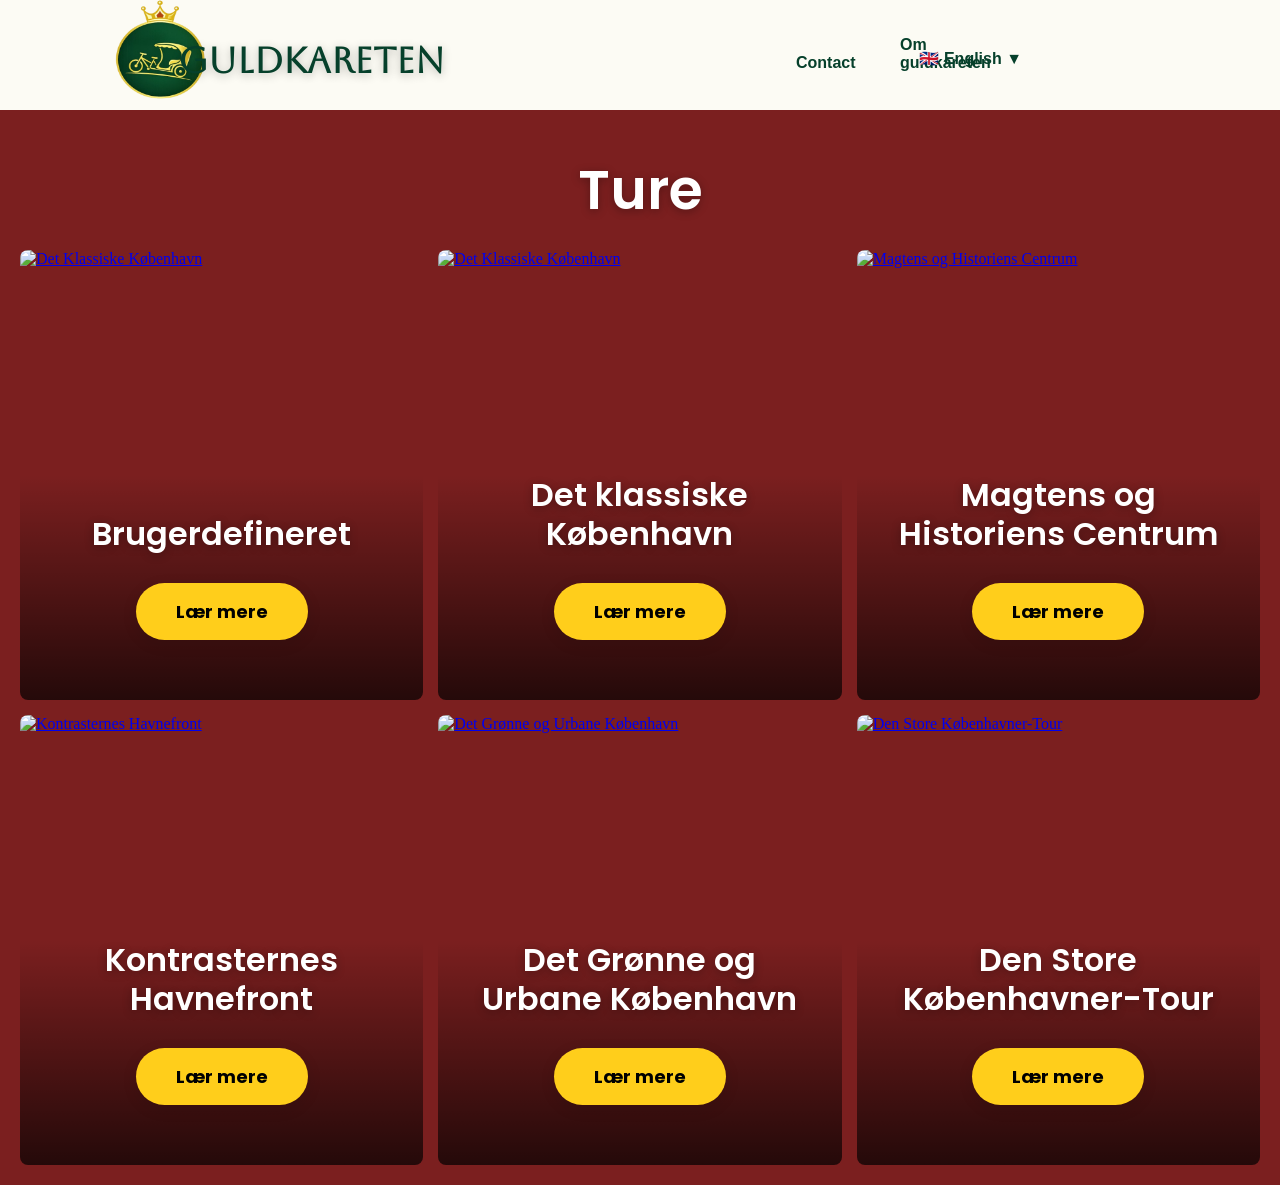
==== index.html @ 55bf894d "Add files via upload" ====
<!DOCTYPE html>
<html lang="en">
<head>
<link rel="stylesheet" href="Taxicykel.css">
    <meta charset="UTF-8">
    <meta name="viewport" content="width=device-width, initial-scale=1.0">
    <title>Taxicykel</title>
</head>
<body>
                       <header class="container">
                        <img src="Guldkaraten-removebg-preview.png" alt="Guldkaraten">
                        <H1 class="guldkareten">Guldkareten</H1>
                          <!-- Dit eksisterende indhold -->


 <a href="contact.html">Contact</a>
<a href="omos.html">Om guldkareten</a>
<div class="language-menu">
    <button class="language-btn">
        🇬🇧 English ▼
    </button>

    <div class="language-dropdown">
        <a href="#">🇩🇰 Dansk</a>
        <a href="#">🇬🇧 English</a>
    </div>
</div>
</header>
<h1>Ture</h1>
<div class="ture">
    <div class="banner-wrapper">
        <div class="ture-container">
        
        <a href="tur1-link.html" class="tur">
            <img src="billeder/brugerdefineret tur.jpeg" alt="Det Klassiske København">
            </a>
           <div class="image-text">
        <h2 class="promo-text">Brugerdefineret</h2>
        <a href="Brugerdefineret.html" class="promo-button">Lær mere </a>
    </div>
    </div>
        
       

    <div class="ture-container">
        
        <a href="tur1-link.html" class="tur">
            <img src="billeder/Nyhavn.jpg" alt="Det Klassiske København">
            </a>
           <div class="image-text">
        <h2 class="promo-text">Det klassiske København</h2>
        <a href="det klassiske københavn.html" class="promo-button">Lær mere </a>
    </div>
    </div>
<div class="ture-container">
        <a href="tur2-link.html" class="tur">
            <img src="billeder/densortediamant.webp" alt="Magtens og Historiens Centrum">
            </a>
           <div class="image-text">
        <h2 class="promo-text">Magtens og Historiens Centrum</h2>
        <a href="Matgens og historiernes centrum.html" class="promo-button">Lær mere</a>
    </div>
    </div>
    <div class="ture-container">
        <a href="tur3-link.html" class="tur">
            <img src="billeder/christiania.jpg" alt="Kontrasternes Havnefront">
        </a>
            <div class="image-text">
        <h2 class="promo-text">Kontrasternes Havnefront</h2>
        <a href="kontrasternes havnefront.html" class="promo-button">Lær mere</a>
    </div>
</div>
<div class="ture-container">
        <a href="tur4-link.html" class="tur">
            <img src="billeder/tivolibilled.avif" alt="Det Grønne og Urbane København">
            </a>
          <div class="image-text">
        <h2 class="promo-text">Det Grønne og Urbane København</h2>
        <a href="det grønne og urbane københavn.html" class="promo-button">Lær mere</a>
    </div>
    </div>
    <div class="ture-container">
        <a href="tur5-link.html" class="tur">
            <img src="billeder/rosenborg.webp" alt="Den Store Københavner-Tour">
            </a>
           <div class="image-text">
        <h2 class="promo-text">Den Store Københavner-Tour</h2>
        <a href="den stor københavner tour.html" class="promo-button">Lær mere</a>
    </div>

    </div>
</div>  
</div>
  <script src="Taxicykel.js"></script>
</body>
</html>
---- Taxicykel.css ----
@import url('https://fonts.googleapis.com/css2?family=Aboreto&display=swap');
@import url('https://fonts.googleapis.com/css2?family=Poppins:ital,wght@0,100;0,200;0,300;0,400;0,500;0,600;0,700;0,800;0,900;1,100;1,200;1,300;1,400;1,500;1,600;1,700;1,800;1,900&display=swap');

*{
    margin: 0;
    padding: 0;
    box-sizing: border-box;
}
body{
    background-color: #7b1f1f;
    position: relative;
}



p {
    color: black;
    font-family: sans-serif;
    font-size: 14px;
    text-align:center;
}
 header{
    background-color:#fcfbf4;
    z-index: 1000; 
    height: 110px; 
    width:100%; 
    top: 0; 
    left: 0;
    position:relative;
}
 header a{
    color: #06402b;
    width: 100px;
    height: 50px;
    border: none;
    border-radius: 4px; 
    position:relative;
    display: inline-block;
    padding: 18px 28px;
    border: none;
    border-radius: 0;
    left:60%;
    font-family:sans-serif;
    font-size: 16px;
    font-weight: 700;
    text-decoration: none;
    cursor: pointer;
    transition: all 0.2s ease;
    top:16%;
}

header a:hover {
    transform: translateY(-1px);
}
header .guldkareten{
    position:absolute;
    top: 55%;
    left:22%;
    margin-left:30px;
    font-family: 'Aboreto', cursive;
    font-size: 36px;
    color: #06402b;
    margin-right: 30px;
}
header img{
    position:absolute;
    top:-8%;
    left: 60px;
    width: 200px;
    height: 125px;
}

/* SPROG MENU */

.language-menu{
    position: absolute;
    top: 28%;
    right: 230px;
    display: inline-block;
    font-family: sans-serif;
}

/* KNAPPEN */

.language-btn{
    background: none;
    border: none;
    color: #06402b;
    font-size: 16px;
    font-weight: 700;
    cursor: pointer;
    padding: 18px 28px;
    font-family: sans-serif;
}

/* DROPDOWN */

.language-dropdown{
    display: none;
    position: absolute;
    top: 100%; /* ligger direkte under knappen */
    left: 0;
    background-color: #fcfbf4;
    min-width: 170px;
    border-radius: 4px;
    overflow: hidden;
    z-index: 1000;
    box-shadow: 0px 4px 10px rgba(0,0,0,0.1);
}

/* LINKS I MENU */

.language-dropdown a{
    display: block;
    padding: 14px 20px;
    color: #06402b;
    text-decoration: none;
    font-size: 16px;
    font-weight: 700;

    /* VIGTIGT */
    position: relative;
    left: 0;
    top: 0;
    width: 100%;
}

/* HOVER */

.language-dropdown a:hover{
    background-color: #f2f2f2;
}

/* VIS MENU */

.language-menu:hover .language-dropdown{
    display: block;
}
/*css til sprogbar*/


/* Containeren der holder billedet */
.ture-container {
    position: relative;
    flex: 1 1 calc(33.333% - 15px); /* Forsøger at fylde 1/3 af bredden pr. billede */
    min-width: 300px;               /* Sikrer at de ikke bliver for smalle på mobilen */
    height: 450px; 
    overflow: hidden;
    border-radius: 8px;
}

/* Selve billedet */
.ture-container img {
  width: 100%;
  height: 100%;
  object-fit: cover; /* Dette er tricket! Det fylder rammen uden at strække billedet */
  object-position: center; /* Centrerer motivet */
  display: block;
}

/* Overlay der gør teksten læselig (gradient) */
.ture-container::after {
  content: "";
  position: absolute;
  bottom: 0;
  left: 0;
  right: 0;
  height: 50%; /* Toningen starter fra midten og ned */
  background: linear-gradient(to top, rgba(0,0,0,0.7) 0%, transparent 100%);
  pointer-events: none; /* Sørger for man stadig kan klikke på links bagved */
}

/* Teksten placeret oven på billedet */
.image-text {
  position: absolute;
  bottom: 40px;
  left: 0;
  right: 0;
  z-index: 2; /* Lægger teksten øverst */
  color: #ffffff;
  text-align: center;
  padding: 0 20px;
}
.banner-wrapper {
    display: flex;
    flex-wrap: wrap; /* Gør at billederne hopper ned på næste linje hvis der ikke er plads */
    gap: 15px;       /* Mellemrum mellem billederne */
    padding: 20px;
    width: 100%;
    top: 230px;
    position: absolute;
}
/*knap og tekst på billederne*/
/* Styling af selve teksten på billedet */
.promo-text {
    font-family: 'Poppins', sans-serif; /* Bruger din importerede font */
    font-size: 32px;
    font-weight: 600;
    line-height: 1.2;
    color: #ffffff;
    margin-bottom: 30px;
    max-width: 90%; /* Sikrer at teksten ikke går helt ud til kanten */
    margin-left: auto;
    margin-right: auto;
    text-shadow: 0px 2px 10px rgba(0,0,0,0.3); /* Gør teksten tydeligere */
    text-decoration:none;
}

/* Styling af den hvide knap */
.promo-button {
    display: inline-block;
    background-color: #ffce1b; /* Din sennepsfarve */
    color: #000000; /* Sort tekst i knappen */
    text-decoration: none;
    padding: 15px 40px;
    font-family: 'Poppins', sans-serif;
    font-weight: 700;
    font-size: 18px;
    border-radius: 50px; /* Giver den meget runde form */
    transition: transform 0.2s ease, background-color 0.2s ease;
    box-shadow: 0px 4px 15px rgba(0,0,0,0.1);
}

/* Hover effekt på knappen */
.promo-button:hover {
    background-color: #f2f2f2;
    transform: scale(1.05); /* Den bliver lidt større når man holder musen over */
}

/* Sørg for at image-text placerer indholdet rigtigt */
.image-text {
    position: absolute;
    bottom: 60px; /* Løfter teksten lidt op fra bunden */
    left: 0;
    right: 0;
    text-align: center;
    z-index: 5;
}

h1{
   font-family: 'Poppins', sans-serif; /* Bruger din importerede font */
    font-size: 55px;
    font-weight: 600;
    line-height: 1.2;
    color: #ffffff;
    margin-bottom: 30px;
    max-width: 90%; /* Sikrer at teksten ikke går helt ud til kanten */
    margin-left: auto;
    margin-right: auto;
    text-shadow: 0px 2px 10px rgba(0,0,0,0.3); /* Gør teksten tydeligere */
    text-decoration:none;
    text-align:center;
    top:190px;
    left:50%;
    transform:translate(-50%, -50%);
    position:absolute;
}
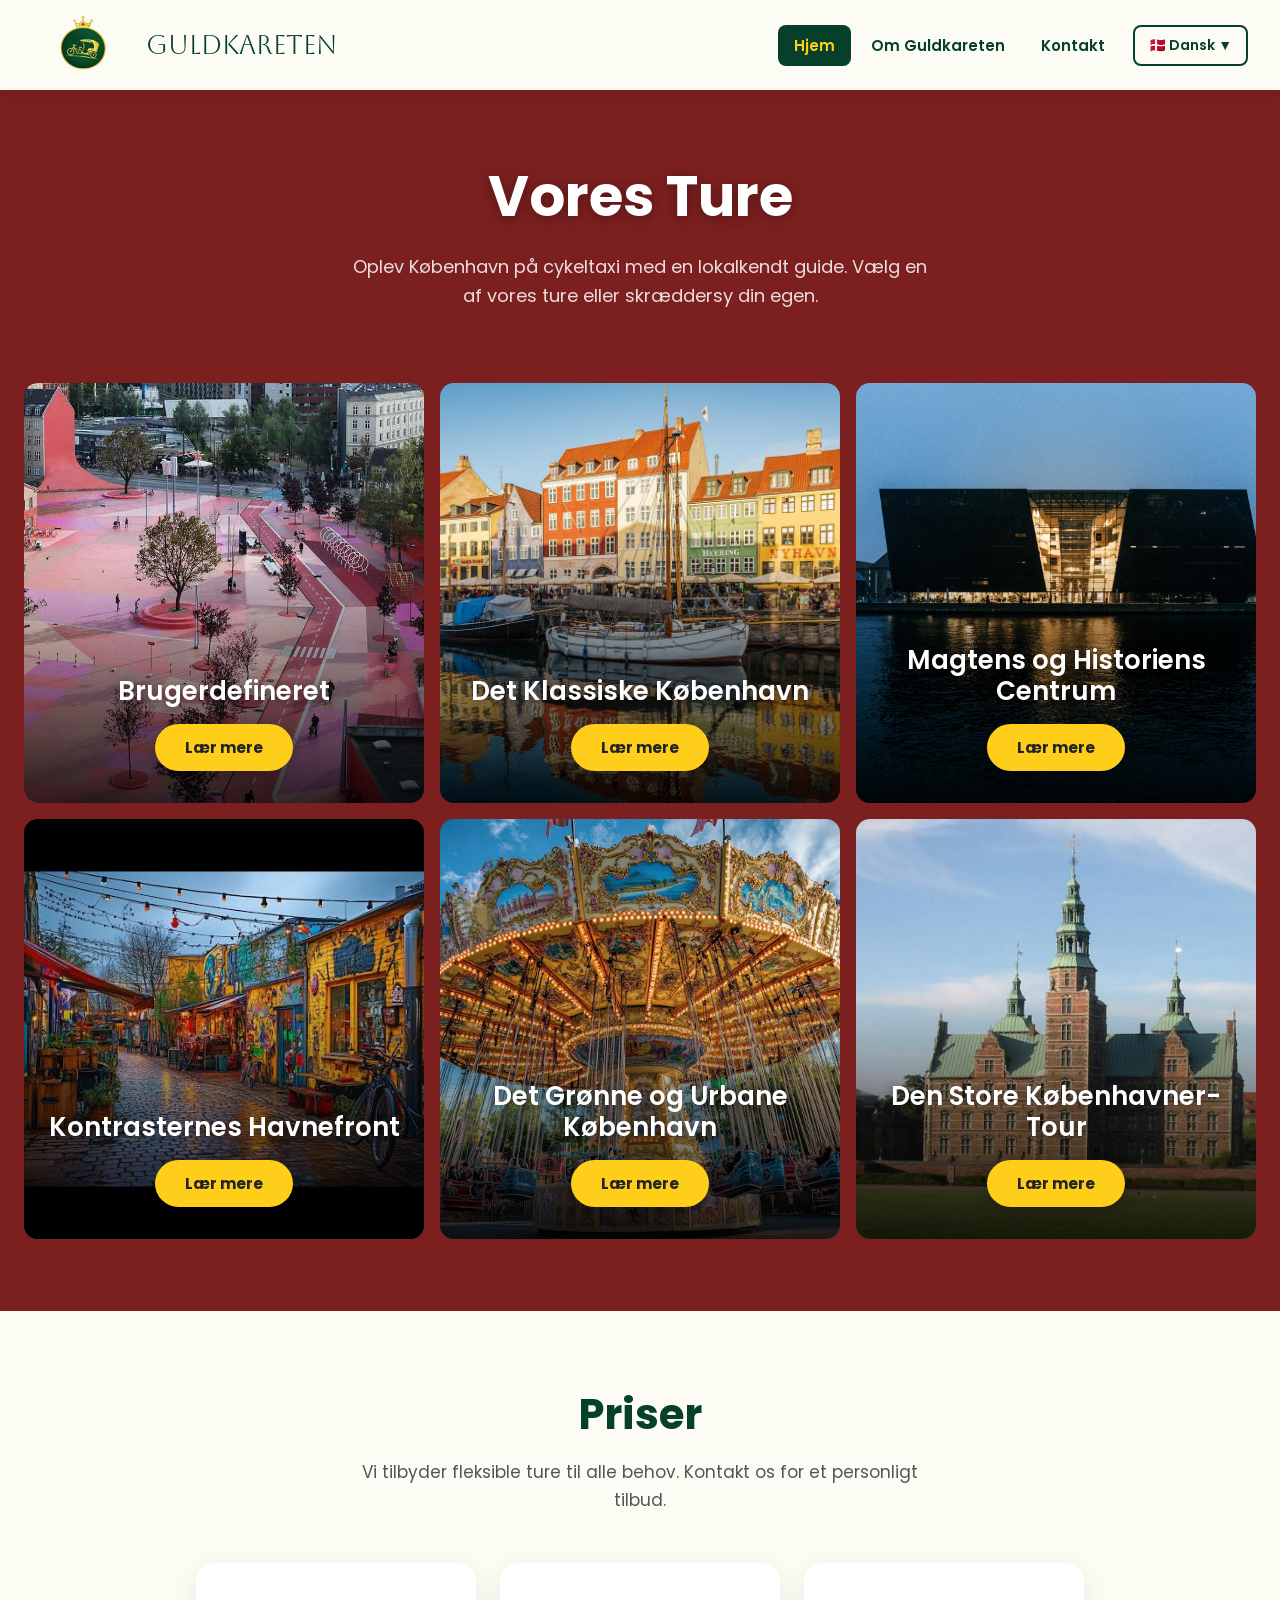
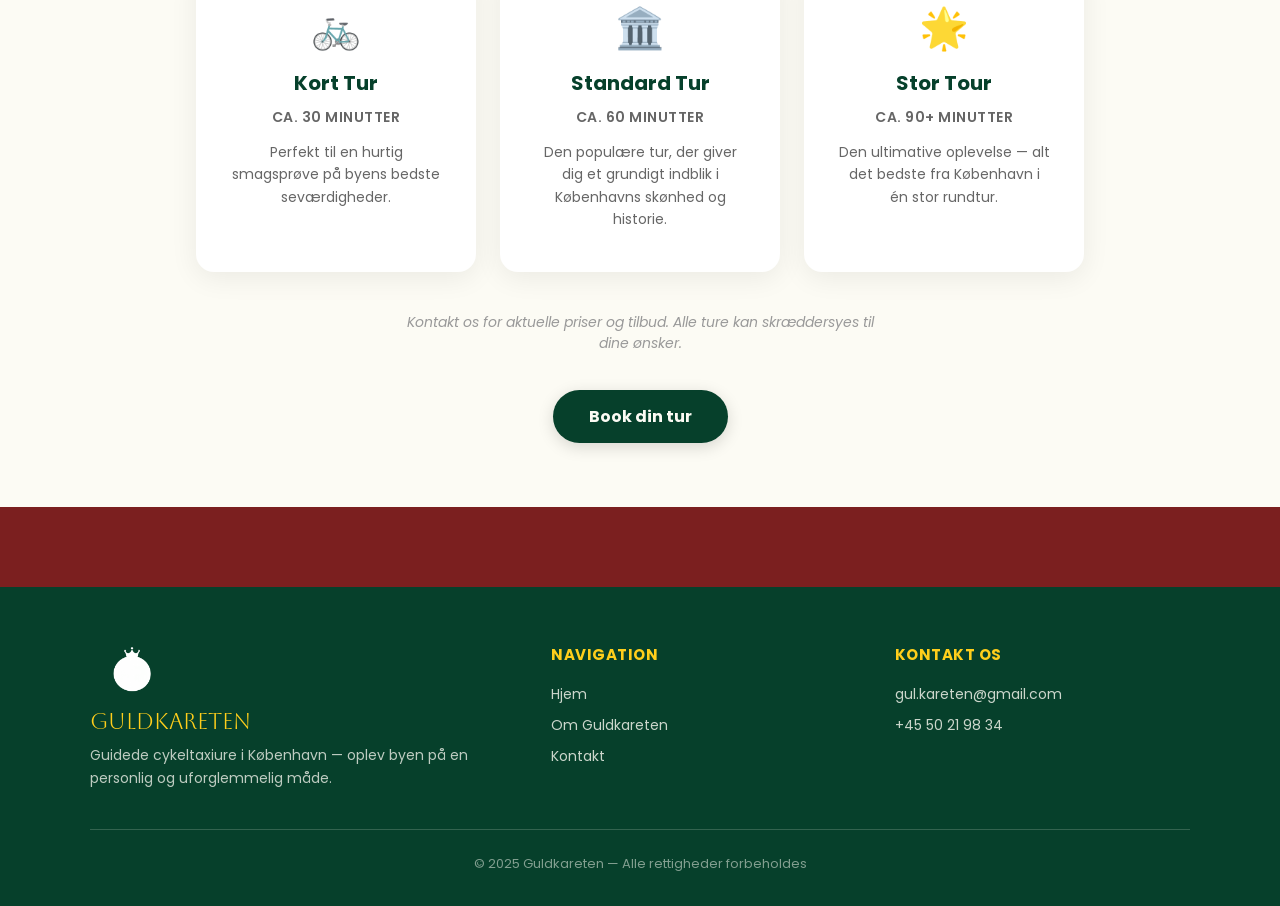
==== commit 0e1d914c: "Add files via upload" ====
--- a/index.html
+++ b/index.html
@@ -1,96 +1,215 @@
-<!DOCTYPE html>
-<html lang="en">
-<head>
-<link rel="stylesheet" href="Taxicykel.css">
-    <meta charset="UTF-8">
-    <meta name="viewport" content="width=device-width, initial-scale=1.0">
-    <title>Taxicykel</title>
-</head>
-<body>
-                       <header class="container">
-                        <img src="Guldkaraten-removebg-preview.png" alt="Guldkaraten">
-                        <H1 class="guldkareten">Guldkareten</H1>
-                          <!-- Dit eksisterende indhold -->
-
-
- <a href="contact.html">Contact</a>
-<a href="omos.html">Om guldkareten</a>
-<div class="language-menu">
-    <button class="language-btn">
-        🇬🇧 English ▼
-    </button>
-
-    <div class="language-dropdown">
-        <a href="#">🇩🇰 Dansk</a>
-        <a href="#">🇬🇧 English</a>
-    </div>
-</div>
-</header>
-<h1>Ture</h1>
-<div class="ture">
-    <div class="banner-wrapper">
-        <div class="ture-container">
-        
-        <a href="tur1-link.html" class="tur">
-            <img src="billeder/brugerdefineret tur.jpeg" alt="Det Klassiske København">
-            </a>
-           <div class="image-text">
-        <h2 class="promo-text">Brugerdefineret</h2>
-        <a href="Brugerdefineret.html" class="promo-button">Lær mere </a>
-    </div>
-    </div>
-        
-       
-
-    <div class="ture-container">
-        
-        <a href="tur1-link.html" class="tur">
-            <img src="billeder/Nyhavn.jpg" alt="Det Klassiske København">
-            </a>
-           <div class="image-text">
-        <h2 class="promo-text">Det klassiske København</h2>
-        <a href="det klassiske københavn.html" class="promo-button">Lær mere </a>
-    </div>
-    </div>
-<div class="ture-container">
-        <a href="tur2-link.html" class="tur">
-            <img src="billeder/densortediamant.webp" alt="Magtens og Historiens Centrum">
-            </a>
-           <div class="image-text">
-        <h2 class="promo-text">Magtens og Historiens Centrum</h2>
-        <a href="Matgens og historiernes centrum.html" class="promo-button">Lær mere</a>
-    </div>
-    </div>
-    <div class="ture-container">
-        <a href="tur3-link.html" class="tur">
-            <img src="billeder/christiania.jpg" alt="Kontrasternes Havnefront">
-        </a>
-            <div class="image-text">
-        <h2 class="promo-text">Kontrasternes Havnefront</h2>
-        <a href="kontrasternes havnefront.html" class="promo-button">Lær mere</a>
-    </div>
-</div>
-<div class="ture-container">
-        <a href="tur4-link.html" class="tur">
-            <img src="billeder/tivolibilled.avif" alt="Det Grønne og Urbane København">
-            </a>
-          <div class="image-text">
-        <h2 class="promo-text">Det Grønne og Urbane København</h2>
-        <a href="det grønne og urbane københavn.html" class="promo-button">Lær mere</a>
-    </div>
-    </div>
-    <div class="ture-container">
-        <a href="tur5-link.html" class="tur">
-            <img src="billeder/rosenborg.webp" alt="Den Store Københavner-Tour">
-            </a>
-           <div class="image-text">
-        <h2 class="promo-text">Den Store Københavner-Tour</h2>
-        <a href="den stor københavner tour.html" class="promo-button">Lær mere</a>
-    </div>
-
-    </div>
-</div>  
-</div>
-  <script src="Taxicykel.js"></script>
-</body>
-</html>
+<!DOCTYPE html>
+<html lang="da" dir="ltr">
+<head>
+    <meta charset="UTF-8">
+    <meta name="viewport" content="width=device-width, initial-scale=1.0">
+    <meta name="description" content="Guldkareten — Guidede cykeltaxiure i København. Oplev byen på en personlig og uforglemmelig måde.">
+    <title>Guldkareten — Cykeltaxiure i København</title>
+    <link rel="stylesheet" href="Taxicykel.css">
+</head>
+<body>
+
+    <header>
+        <a href="index.html" class="header-brand">
+            <img src="Guldkaraten-removebg-preview.png" alt="Guldkareten logo">
+            <span class="brand-name">Guldkareten</span>
+        </a>
+        <button class="hamburger" id="hamburger" aria-label="Åbn menu" aria-expanded="false">
+            <span></span><span></span><span></span>
+        </button>
+        <nav id="nav">
+            <a href="index.html" class="aktiv"
+               data-da="Hjem" data-en="Home" data-fr="Accueil" data-ar="الرئيسية">Hjem</a>
+            <a href="omos.html"
+               data-da="Om Guldkareten" data-en="About Guldkareten" data-fr="À propos" data-ar="عن غولدكارتن">Om Guldkareten</a>
+            <a href="contact.html"
+               data-da="Kontakt" data-en="Contact" data-fr="Contact" data-ar="اتصل بنا">Kontakt</a>
+            <div class="language-menu" id="languageMenu">
+                <button class="language-btn" id="langBtn">🇩🇰 Dansk ▼</button>
+                <div class="language-dropdown">
+                    <a href="#" data-lang="da">🇩🇰 Dansk</a>
+                    <a href="#" data-lang="en">🇬🇧 English</a>
+                    <a href="#" data-lang="fr">🇫🇷 Français</a>
+                    <a href="#" data-lang="ar">🇸🇦 العربية</a>
+                </div>
+            </div>
+        </nav>
+    </header>
+
+    <main>
+
+        <section class="hero">
+            <h1 data-da="Vores Ture" data-en="Our Tours" data-fr="Nos Tours" data-ar="جولاتنا">Vores Ture</h1>
+            <p data-da="Oplev København på cykeltaxi med en lokalkendt guide. Vælg en af vores ture eller skræddersy din egen."
+               data-en="Explore Copenhagen by taxi bike with a local guide. Choose one of our tours or customize your own."
+               data-fr="Explorez Copenhague en vélo-taxi avec un guide local. Choisissez l'un de nos tours ou créez le vôtre."
+               data-ar="استكشف كوبنهاغن بالدراجة التاكسي مع دليل محلي. اختر إحدى جولاتنا أو صمّم جولتك الخاصة.">
+                Oplev København på cykeltaxi med en lokalkendt guide. Vælg en af vores ture eller skræddersy din egen.
+            </p>
+        </section>
+
+        <div class="banner-wrapper">
+
+            <div class="ture-container">
+                <img src="billeder/brugerdefineret tur.jpeg" alt="Brugerdefineret tur">
+                <div class="image-text">
+                    <h2 class="promo-text"
+                        data-da="Brugerdefineret" data-en="Custom Tour" data-fr="Tour sur mesure" data-ar="جولة مخصصة">Brugerdefineret</h2>
+                    <a href="Brugerdefineret.html" class="promo-button"
+                       data-da="Lær mere" data-en="Learn more" data-fr="En savoir plus" data-ar="اعرف المزيد">Lær mere</a>
+                </div>
+            </div>
+
+            <div class="ture-container">
+                <img src="billeder/Nyhavn.jpg" alt="Det Klassiske København">
+                <div class="image-text">
+                    <h2 class="promo-text"
+                        data-da="Det Klassiske København" data-en="Classic Copenhagen" data-fr="Copenhague classique" data-ar="كوبنهاغن الكلاسيكية">Det Klassiske København</h2>
+                    <a href="det-klassiske-københavn.html" class="promo-button"
+                       data-da="Lær mere" data-en="Learn more" data-fr="En savoir plus" data-ar="اعرف المزيد">Lær mere</a>
+                </div>
+            </div>
+
+            <div class="ture-container">
+                <img src="billeder/densortediamant.webp" alt="Magtens og Historiens Centrum">
+                <div class="image-text">
+                    <h2 class="promo-text"
+                        data-da="Magtens og Historiens Centrum" data-en="Power &amp; History" data-fr="Pouvoir &amp; Histoire" data-ar="مركز القوة والتاريخ">Magtens og Historiens Centrum</h2>
+                    <a href="Magtens-og-historiernes-centrum.html" class="promo-button"
+                       data-da="Lær mere" data-en="Learn more" data-fr="En savoir plus" data-ar="اعرف المزيد">Lær mere</a>
+                </div>
+            </div>
+
+            <div class="ture-container">
+                <img src="billeder/christiania.jpg" alt="Kontrasternes Havnefront">
+                <div class="image-text">
+                    <h2 class="promo-text"
+                        data-da="Kontrasternes Havnefront" data-en="Harbour Contrasts" data-fr="Contrastes du port" data-ar="واجهة الميناء المتناقضة">Kontrasternes Havnefront</h2>
+                    <a href="kontrasternes-havnefront.html" class="promo-button"
+                       data-da="Lær mere" data-en="Learn more" data-fr="En savoir plus" data-ar="اعرف المزيد">Lær mere</a>
+                </div>
+            </div>
+
+            <div class="ture-container">
+                <img src="billeder/tivolibilled.avif" alt="Det Grønne og Urbane København">
+                <div class="image-text">
+                    <h2 class="promo-text"
+                        data-da="Det Grønne og Urbane København" data-en="Green &amp; Urban Copenhagen" data-fr="Copenhague verte et urbaine" data-ar="كوبنهاغن الخضراء والحضرية">Det Grønne og Urbane København</h2>
+                    <a href="det-grønne-og-urbane-københavn.html" class="promo-button"
+                       data-da="Lær mere" data-en="Learn more" data-fr="En savoir plus" data-ar="اعرف المزيد">Lær mere</a>
+                </div>
+            </div>
+
+            <div class="ture-container">
+                <img src="billeder/rosenborg.webp" alt="Den Store Københavner-Tour">
+                <div class="image-text">
+                    <h2 class="promo-text"
+                        data-da="Den Store Københavner-Tour" data-en="The Grand Copenhagen Tour" data-fr="Le grand tour de Copenhague" data-ar="الجولة الكبرى في كوبنهاغن">Den Store Københavner-Tour</h2>
+                    <a href="den-stor-københavner-tour.html" class="promo-button"
+                       data-da="Lær mere" data-en="Learn more" data-fr="En savoir plus" data-ar="اعرف المزيد">Lær mere</a>
+                </div>
+            </div>
+
+        </div>
+
+        <section class="priser">
+            <h2 data-da="Priser" data-en="Pricing" data-fr="Tarifs" data-ar="الأسعار">Priser</h2>
+            <p class="pris-intro"
+               data-da="Vi tilbyder fleksible ture til alle behov. Kontakt os for et personligt tilbud."
+               data-en="We offer flexible tours for all needs. Contact us for a personal quote."
+               data-fr="Nous proposons des tours flexibles pour tous les besoins. Contactez-nous pour un devis personnalisé."
+               data-ar="نقدم جولات مرنة لجميع الاحتياجات. تواصل معنا للحصول على عرض شخصي.">
+                Vi tilbyder fleksible ture til alle behov. Kontakt os for et personligt tilbud.
+            </p>
+
+            <div class="pris-grid">
+                <div class="pris-kort">
+                    <span class="pris-ikon">🚲</span>
+                    <h3 data-da="Kort Tur" data-en="Short Tour" data-fr="Court Tour" data-ar="جولة قصيرة">Kort Tur</h3>
+                    <p class="pris-varighed"
+                       data-da="Ca. 30 minutter" data-en="Approx. 30 minutes" data-fr="Env. 30 minutes" data-ar="حوالي 30 دقيقة">Ca. 30 minutter</p>
+                    <p data-da="Perfekt til en hurtig smagsprøve på byens bedste seværdigheder."
+                       data-en="Perfect for a quick taste of the city's best highlights."
+                       data-fr="Parfait pour un aperçu rapide des meilleures attractions de la ville."
+                       data-ar="مثالي للتذوق السريع لأبرز معالم المدينة.">
+                        Perfekt til en hurtig smagsprøve på byens bedste seværdigheder.
+                    </p>
+                </div>
+
+                <div class="pris-kort">
+                    <span class="pris-ikon">🏛️</span>
+                    <h3 data-da="Standard Tur" data-en="Standard Tour" data-fr="Tour Standard" data-ar="جولة عادية">Standard Tur</h3>
+                    <p class="pris-varighed"
+                       data-da="Ca. 60 minutter" data-en="Approx. 60 minutes" data-fr="Env. 60 minutes" data-ar="حوالي 60 دقيقة">Ca. 60 minutter</p>
+                    <p data-da="Den populære tur, der giver dig et grundigt indblik i Københavns skønhed og historie."
+                       data-en="The popular tour that gives you a thorough insight into Copenhagen's beauty and history."
+                       data-fr="Le tour populaire qui vous offre un aperçu approfondi de la beauté et de l'histoire de Copenhague."
+                       data-ar="الجولة الشهيرة التي تمنحك نظرة معمّقة على جمال كوبنهاغن وتاريخها.">
+                        Den populære tur, der giver dig et grundigt indblik i Københavns skønhed og historie.
+                    </p>
+                </div>
+
+                <div class="pris-kort">
+                    <span class="pris-ikon">🌟</span>
+                    <h3 data-da="Stor Tour" data-en="Grand Tour" data-fr="Grand Tour" data-ar="جولة كبيرة">Stor Tour</h3>
+                    <p class="pris-varighed"
+                       data-da="Ca. 90+ minutter" data-en="Approx. 90+ minutes" data-fr="Env. 90+ minutes" data-ar="+حوالي 90 دقيقة">Ca. 90+ minutter</p>
+                    <p data-da="Den ultimative oplevelse — alt det bedste fra København i én stor rundtur."
+                       data-en="The ultimate experience — all the best of Copenhagen in one grand tour."
+                       data-fr="L'expérience ultime — tout le meilleur de Copenhague en un seul grand tour."
+                       data-ar="التجربة المثلى — أفضل ما في كوبنهاغن في جولة كبيرة واحدة.">
+                        Den ultimative oplevelse — alt det bedste fra København i én stor rundtur.
+                    </p>
+                </div>
+            </div>
+
+            <p class="pris-note"
+               data-da="Kontakt os for aktuelle priser og tilbud. Alle ture kan skræddersyes til dine ønsker."
+               data-en="Contact us for current prices and offers. All tours can be customized to your wishes."
+               data-fr="Contactez-nous pour les tarifs actuels. Tous les tours peuvent être personnalisés selon vos souhaits."
+               data-ar="تواصل معنا للأسعار الحالية والعروض. يمكن تخصيص جميع الجولات وفق رغباتك.">
+                Kontakt os for aktuelle priser og tilbud. Alle ture kan skræddersyes til dine ønsker.
+            </p>
+            <a href="contact.html" class="knap-groen"
+               data-da="Book din tur" data-en="Book your tour" data-fr="Réservez votre tour" data-ar="احجز جولتك">Book din tur</a>
+        </section>
+
+    </main>
+
+    <footer>
+        <div class="footer-inner">
+            <div class="footer-brand">
+                <img src="Guldkaraten-removebg-preview.png" alt="Guldkareten logo">
+                <span class="footer-brand-name">Guldkareten</span>
+                <p data-da="Guidede cykeltaxiure i København — oplev byen på en personlig og uforglemmelig måde."
+                   data-en="Guided taxi-bike tours in Copenhagen — experience the city in a personal and unforgettable way."
+                   data-fr="Tours guidés en vélo-taxi à Copenhague — vivez la ville de façon personnelle et inoubliable."
+                   data-ar="جولات دراجات التاكسي الموجهة في كوبنهاغن — اكتشف المدينة بطريقة شخصية لا تُنسى.">
+                    Guidede cykeltaxiure i København — oplev byen på en personlig og uforglemmelig måde.
+                </p>
+            </div>
+            <div class="footer-col">
+                <h4 data-da="Navigation" data-en="Navigation" data-fr="Navigation" data-ar="التنقل">Navigation</h4>
+                <a href="index.html" data-da="Hjem" data-en="Home" data-fr="Accueil" data-ar="الرئيسية">Hjem</a>
+                <a href="omos.html" data-da="Om Guldkareten" data-en="About Guldkareten" data-fr="À propos" data-ar="عن غولدكارتن">Om Guldkareten</a>
+                <a href="contact.html" data-da="Kontakt" data-en="Contact" data-fr="Contact" data-ar="اتصل بنا">Kontakt</a>
+            </div>
+            <div class="footer-col">
+                <h4 data-da="Kontakt os" data-en="Contact us" data-fr="Contactez-nous" data-ar="اتصل بنا">Kontakt os</h4>
+                <a href="mailto:gul.kareten@gmail.com">gul.kareten@gmail.com</a>
+                <a href="tel:+4550219834">+45 50 21 98 34</a>
+            </div>
+        </div>
+        <div class="footer-bottom">
+            <p data-da="© 2025 Guldkareten — Alle rettigheder forbeholdes"
+               data-en="© 2025 Guldkareten — All rights reserved"
+               data-fr="© 2025 Guldkareten — Tous droits réservés"
+               data-ar="© 2025 غولدكارتن — جميع الحقوق محفوظة">
+                © 2025 Guldkareten — Alle rettigheder forbeholdes
+            </p>
+        </div>
+    </footer>
+
+    <script src="Taxicykel.js"></script>
+</body>
+</html>
--- a/Taxicykel.css
+++ b/Taxicykel.css
@@ -1,258 +1,244 @@
-
-@import url('https://fonts.googleapis.com/css2?family=Aboreto&display=swap');
-@import url('https://fonts.googleapis.com/css2?family=Poppins:ital,wght@0,100;0,200;0,300;0,400;0,500;0,600;0,700;0,800;0,900;1,100;1,200;1,300;1,400;1,500;1,600;1,700;1,800;1,900&display=swap');
-
-*{
-    margin: 0;
-    padding: 0;
-    box-sizing: border-box;
-}
-body{
-    background-color: #7b1f1f;
-    position: relative;
-}
-
-
-
-p {
-    color: black;
-    font-family: sans-serif;
-    font-size: 14px;
-    text-align:center;
-}
- header{
-    background-color:#fcfbf4;
-    z-index: 1000; 
-    height: 110px; 
-    width:100%; 
-    top: 0; 
-    left: 0;
-    position:relative;
-}
- header a{
-    color: #06402b;
-    width: 100px;
-    height: 50px;
-    border: none;
-    border-radius: 4px; 
-    position:relative;
-    display: inline-block;
-    padding: 18px 28px;
-    border: none;
-    border-radius: 0;
-    left:60%;
-    font-family:sans-serif;
-    font-size: 16px;
-    font-weight: 700;
-    text-decoration: none;
-    cursor: pointer;
-    transition: all 0.2s ease;
-    top:16%;
-}
-
-header a:hover {
-    transform: translateY(-1px);
-}
-header .guldkareten{
-    position:absolute;
-    top: 55%;
-    left:22%;
-    margin-left:30px;
-    font-family: 'Aboreto', cursive;
-    font-size: 36px;
-    color: #06402b;
-    margin-right: 30px;
-}
-header img{
-    position:absolute;
-    top:-8%;
-    left: 60px;
-    width: 200px;
-    height: 125px;
-}
-
-/* SPROG MENU */
-
-.language-menu{
-    position: absolute;
-    top: 28%;
-    right: 230px;
-    display: inline-block;
-    font-family: sans-serif;
-}
-
-/* KNAPPEN */
-
-.language-btn{
-    background: none;
-    border: none;
-    color: #06402b;
-    font-size: 16px;
-    font-weight: 700;
-    cursor: pointer;
-    padding: 18px 28px;
-    font-family: sans-serif;
-}
-
-/* DROPDOWN */
-
-.language-dropdown{
-    display: none;
-    position: absolute;
-    top: 100%; /* ligger direkte under knappen */
-    left: 0;
-    background-color: #fcfbf4;
-    min-width: 170px;
-    border-radius: 4px;
-    overflow: hidden;
-    z-index: 1000;
-    box-shadow: 0px 4px 10px rgba(0,0,0,0.1);
-}
-
-/* LINKS I MENU */
-
-.language-dropdown a{
-    display: block;
-    padding: 14px 20px;
-    color: #06402b;
-    text-decoration: none;
-    font-size: 16px;
-    font-weight: 700;
-
-    /* VIGTIGT */
-    position: relative;
-    left: 0;
-    top: 0;
-    width: 100%;
-}
-
-/* HOVER */
-
-.language-dropdown a:hover{
-    background-color: #f2f2f2;
-}
-
-/* VIS MENU */
-
-.language-menu:hover .language-dropdown{
-    display: block;
-}
-/*css til sprogbar*/
-
-
-/* Containeren der holder billedet */
-.ture-container {
-    position: relative;
-    flex: 1 1 calc(33.333% - 15px); /* Forsøger at fylde 1/3 af bredden pr. billede */
-    min-width: 300px;               /* Sikrer at de ikke bliver for smalle på mobilen */
-    height: 450px; 
-    overflow: hidden;
-    border-radius: 8px;
-}
-
-/* Selve billedet */
-.ture-container img {
-  width: 100%;
-  height: 100%;
-  object-fit: cover; /* Dette er tricket! Det fylder rammen uden at strække billedet */
-  object-position: center; /* Centrerer motivet */
-  display: block;
-}
-
-/* Overlay der gør teksten læselig (gradient) */
-.ture-container::after {
-  content: "";
-  position: absolute;
-  bottom: 0;
-  left: 0;
-  right: 0;
-  height: 50%; /* Toningen starter fra midten og ned */
-  background: linear-gradient(to top, rgba(0,0,0,0.7) 0%, transparent 100%);
-  pointer-events: none; /* Sørger for man stadig kan klikke på links bagved */
-}
-
-/* Teksten placeret oven på billedet */
-.image-text {
-  position: absolute;
-  bottom: 40px;
-  left: 0;
-  right: 0;
-  z-index: 2; /* Lægger teksten øverst */
-  color: #ffffff;
-  text-align: center;
-  padding: 0 20px;
-}
-.banner-wrapper {
-    display: flex;
-    flex-wrap: wrap; /* Gør at billederne hopper ned på næste linje hvis der ikke er plads */
-    gap: 15px;       /* Mellemrum mellem billederne */
-    padding: 20px;
-    width: 100%;
-    top: 230px;
-    position: absolute;
-}
-/*knap og tekst på billederne*/
-/* Styling af selve teksten på billedet */
-.promo-text {
-    font-family: 'Poppins', sans-serif; /* Bruger din importerede font */
-    font-size: 32px;
-    font-weight: 600;
-    line-height: 1.2;
-    color: #ffffff;
-    margin-bottom: 30px;
-    max-width: 90%; /* Sikrer at teksten ikke går helt ud til kanten */
-    margin-left: auto;
-    margin-right: auto;
-    text-shadow: 0px 2px 10px rgba(0,0,0,0.3); /* Gør teksten tydeligere */
-    text-decoration:none;
-}
-
-/* Styling af den hvide knap */
-.promo-button {
-    display: inline-block;
-    background-color: #ffce1b; /* Din sennepsfarve */
-    color: #000000; /* Sort tekst i knappen */
-    text-decoration: none;
-    padding: 15px 40px;
-    font-family: 'Poppins', sans-serif;
-    font-weight: 700;
-    font-size: 18px;
-    border-radius: 50px; /* Giver den meget runde form */
-    transition: transform 0.2s ease, background-color 0.2s ease;
-    box-shadow: 0px 4px 15px rgba(0,0,0,0.1);
-}
-
-/* Hover effekt på knappen */
-.promo-button:hover {
-    background-color: #f2f2f2;
-    transform: scale(1.05); /* Den bliver lidt større når man holder musen over */
-}
-
-/* Sørg for at image-text placerer indholdet rigtigt */
-.image-text {
-    position: absolute;
-    bottom: 60px; /* Løfter teksten lidt op fra bunden */
-    left: 0;
-    right: 0;
-    text-align: center;
-    z-index: 5;
-}
-
-h1{
-   font-family: 'Poppins', sans-serif; /* Bruger din importerede font */
-    font-size: 55px;
-    font-weight: 600;
-    line-height: 1.2;
-    color: #ffffff;
-    margin-bottom: 30px;
-    max-width: 90%; /* Sikrer at teksten ikke går helt ud til kanten */
-    margin-left: auto;
-    margin-right: auto;
-    text-shadow: 0px 2px 10px rgba(0,0,0,0.3); /* Gør teksten tydeligere */
-    text-decoration:none;
-    text-align:center;
-    top:190px;
-    left:50%;
-    transform:translate(-50%, -50%);
-    position:absolute;
-}+@import url('shared.css');
+
+/* ===================== BODY (FORSIDE) ===================== */
+body {
+    background-color: var(--roed);
+}
+
+/* ===================== HERO ===================== */
+.hero {
+    background-color: var(--roed);
+    padding: 64px 20px 48px;
+    text-align: center;
+}
+
+.hero h1 {
+    font-family: 'Poppins', sans-serif;
+    font-size: 56px;
+    font-weight: 700;
+    color: var(--hvid);
+    text-shadow: 0 2px 12px rgba(0, 0, 0, 0.3);
+    margin-bottom: 14px;
+}
+
+.hero p {
+    font-family: 'Poppins', sans-serif;
+    font-size: 18px;
+    color: rgba(255, 255, 255, 0.85);
+    max-width: 580px;
+    margin: 0 auto;
+    line-height: 1.6;
+}
+
+/* ===================== TURE-GRID ===================== */
+.banner-wrapper {
+    display: flex;
+    flex-wrap: wrap;
+    gap: 16px;
+    padding: 24px;
+    max-width: 1440px;
+    margin: 0 auto;
+}
+
+.ture-container {
+    position: relative;
+    flex: 1 1 calc(33.333% - 16px);
+    min-width: 280px;
+    height: 420px;
+    overflow: hidden;
+    border-radius: 14px;
+    cursor: pointer;
+}
+
+.ture-container img {
+    width: 100%;
+    height: 100%;
+    object-fit: cover;
+    object-position: center;
+    display: block;
+    transition: transform 0.45s ease;
+}
+
+.ture-container:hover img {
+    transform: scale(1.05);
+}
+
+.ture-container::after {
+    content: "";
+    position: absolute;
+    bottom: 0;
+    left: 0;
+    right: 0;
+    height: 60%;
+    background: linear-gradient(to top, rgba(0, 0, 0, 0.78) 0%, transparent 100%);
+    pointer-events: none;
+}
+
+.image-text {
+    position: absolute;
+    bottom: 32px;
+    left: 0;
+    right: 0;
+    z-index: 2;
+    color: var(--hvid);
+    text-align: center;
+    padding: 0 20px;
+}
+
+.promo-text {
+    font-family: 'Poppins', sans-serif;
+    font-size: 26px;
+    font-weight: 600;
+    line-height: 1.2;
+    color: var(--hvid);
+    margin-bottom: 16px;
+    text-shadow: 0 2px 10px rgba(0, 0, 0, 0.45);
+}
+
+.promo-button {
+    display: inline-block;
+    background-color: var(--gul);
+    color: var(--moerk);
+    text-decoration: none;
+    padding: 12px 30px;
+    font-family: 'Poppins', sans-serif;
+    font-weight: 700;
+    font-size: 15px;
+    border-radius: 50px;
+    transition: transform 0.2s ease, background-color 0.2s ease;
+    box-shadow: 0 4px 16px rgba(0, 0, 0, 0.2);
+}
+
+.promo-button:hover {
+    background-color: #f0c000;
+    transform: scale(1.05);
+}
+
+/* ===================== PRISER ===================== */
+.priser {
+    background-color: var(--lys);
+    padding: 72px 20px 64px;
+    text-align: center;
+    margin-top: 48px;
+}
+
+.priser h2 {
+    font-family: 'Poppins', sans-serif;
+    font-size: 42px;
+    font-weight: 700;
+    color: var(--groen);
+    margin-bottom: 12px;
+}
+
+.priser .pris-intro {
+    font-family: 'Poppins', sans-serif;
+    font-size: 17px;
+    color: #555;
+    max-width: 580px;
+    margin: 0 auto 48px;
+    line-height: 1.7;
+}
+
+.pris-grid {
+    display: flex;
+    gap: 24px;
+    justify-content: center;
+    flex-wrap: wrap;
+    max-width: 1000px;
+    margin: 0 auto 40px;
+}
+
+.pris-kort {
+    background-color: var(--hvid);
+    border-radius: 18px;
+    padding: 40px 32px;
+    flex: 1 1 220px;
+    max-width: 280px;
+    box-shadow: 0 6px 28px rgba(0, 0, 0, 0.07);
+    border: 2px solid transparent;
+    transition: border-color 0.25s ease, transform 0.25s ease;
+    text-align: center;
+}
+
+.pris-kort:hover {
+    border-color: var(--groen);
+    transform: translateY(-5px);
+}
+
+.pris-ikon {
+    font-size: 40px;
+    margin-bottom: 16px;
+    display: block;
+}
+
+.pris-kort h3 {
+    font-family: 'Poppins', sans-serif;
+    font-size: 20px;
+    font-weight: 700;
+    color: var(--groen);
+    margin-bottom: 8px;
+}
+
+.pris-varighed {
+    font-family: 'Poppins', sans-serif;
+    font-size: 13px;
+    font-weight: 600;
+    color: var(--roed);
+    text-transform: uppercase;
+    letter-spacing: 0.5px;
+    margin-bottom: 12px;
+}
+
+.pris-kort p {
+    font-family: 'Poppins', sans-serif;
+    font-size: 14px;
+    color: #666;
+    line-height: 1.6;
+}
+
+.pris-note {
+    font-family: 'Poppins', sans-serif;
+    font-size: 14px;
+    color: #999;
+    font-style: italic;
+    max-width: 480px;
+    margin: 0 auto 36px;
+}
+
+/* ===================== RESPONSIVE ===================== */
+@media (max-width: 900px) {
+    .hero h1 {
+        font-size: 42px;
+    }
+
+    .ture-container {
+        flex: 1 1 calc(50% - 16px);
+    }
+}
+
+@media (max-width: 640px) {
+    .hero h1 {
+        font-size: 32px;
+    }
+
+    .hero p {
+        font-size: 15px;
+    }
+
+    .ture-container {
+        flex: 1 1 100%;
+        height: 320px;
+    }
+
+    .promo-text {
+        font-size: 22px;
+    }
+
+    .priser h2 {
+        font-size: 32px;
+    }
+
+    .pris-kort {
+        max-width: 100%;
+    }
+}
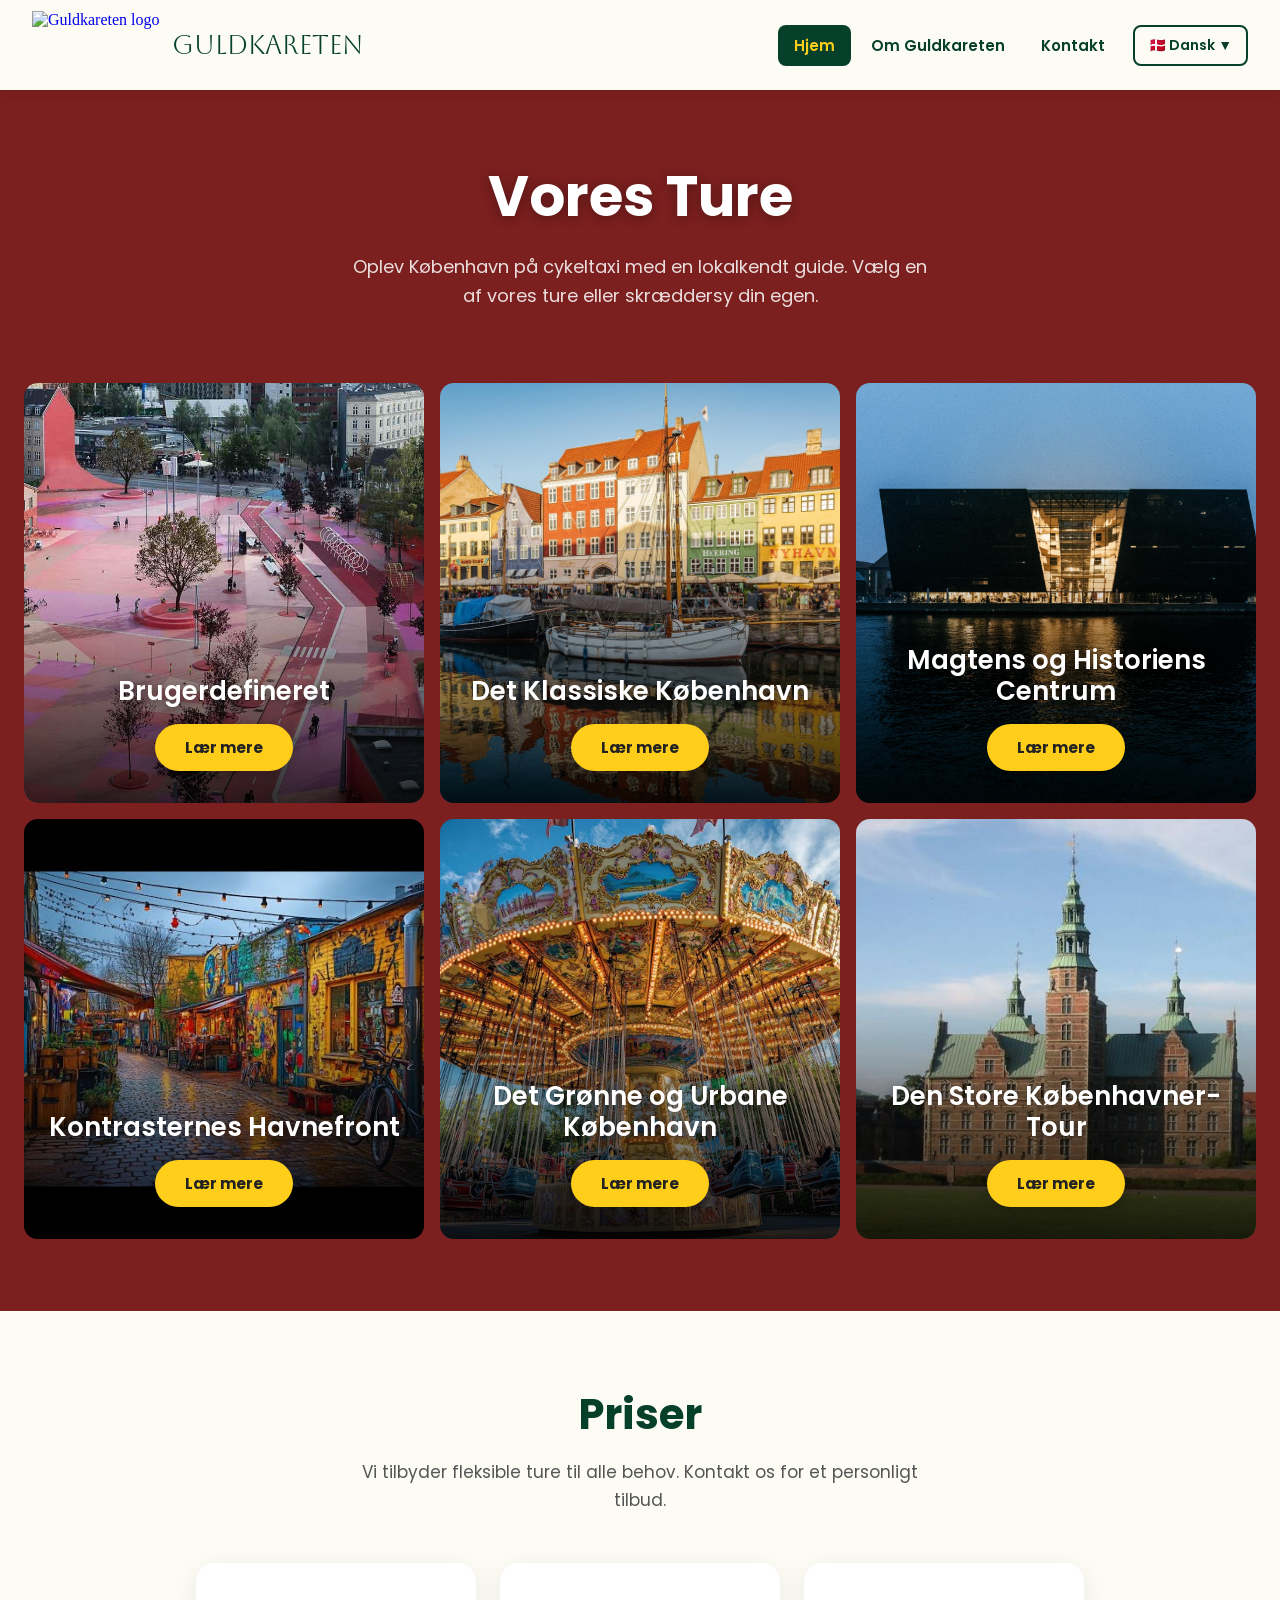
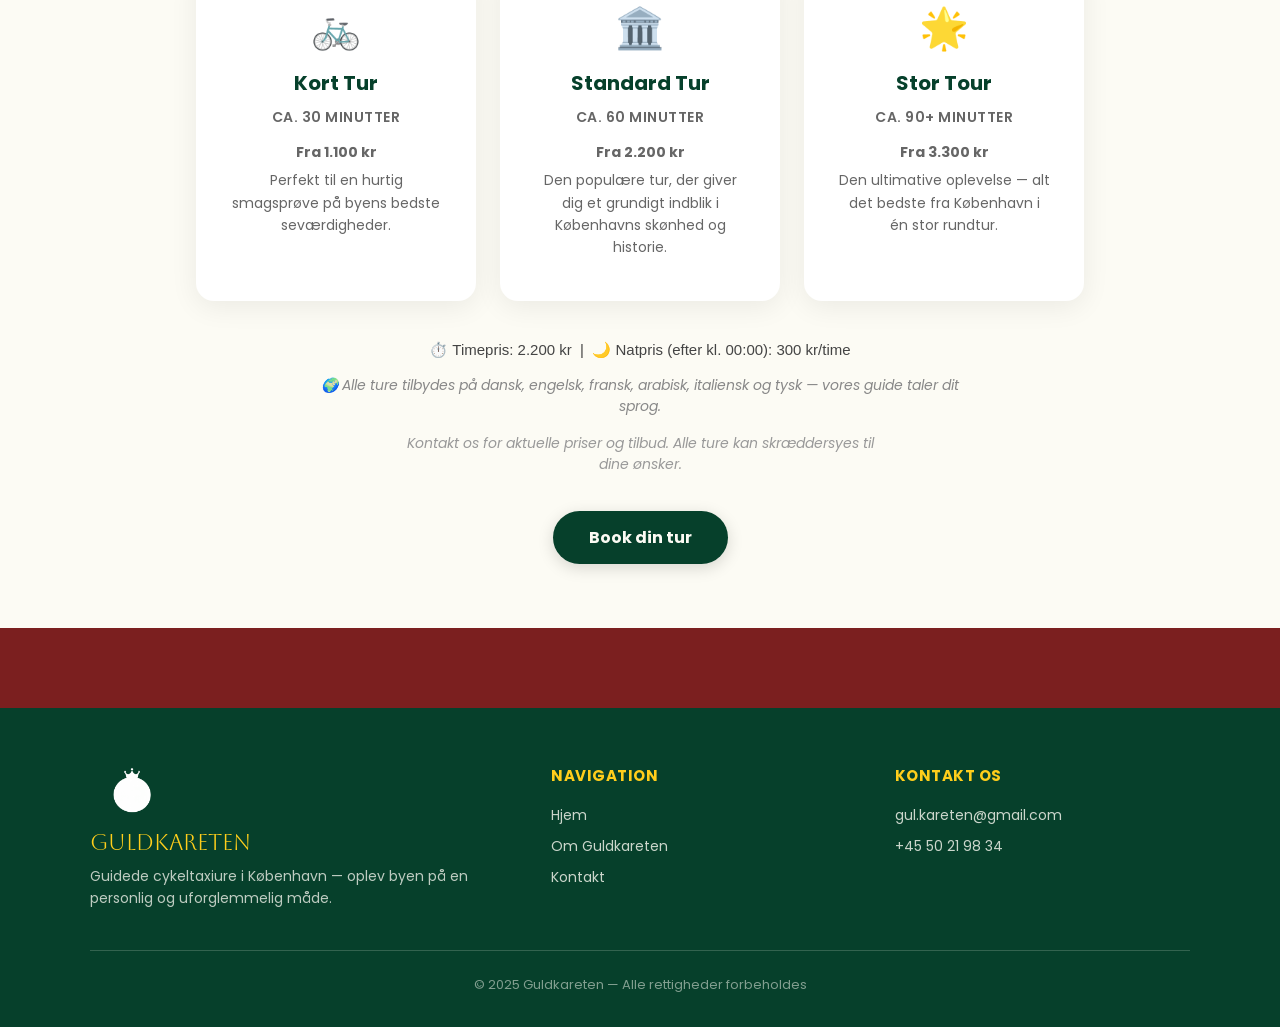
==== commit 291c2f0e: "Add files via upload" ====
--- a/index.html
+++ b/index.html
@@ -11,7 +11,7 @@
 
     <header>
         <a href="index.html" class="header-brand">
-            <img src="Guldkaraten-removebg-preview.png" alt="Guldkareten logo">
+            <img src="billeder/ChatGPT Image Jun 9, 2026, 02_54_41 PM.png" alt="Guldkareten logo">
             <span class="brand-name">Guldkareten</span>
         </a>
         <button class="hamburger" id="hamburger" aria-label="Åbn menu" aria-expanded="false">
@@ -19,11 +19,11 @@
         </button>
         <nav id="nav">
             <a href="index.html" class="aktiv"
-               data-da="Hjem" data-en="Home" data-fr="Accueil" data-ar="الرئيسية">Hjem</a>
+               data-da="Hjem" data-en="Home" data-fr="Accueil" data-ar="الرئيسية" data-it="Casa" data-de="Startseite">Hjem</a>
             <a href="omos.html"
-               data-da="Om Guldkareten" data-en="About Guldkareten" data-fr="À propos" data-ar="عن غولدكارتن">Om Guldkareten</a>
+               data-da="Om Guldkareten" data-en="About Guldkareten" data-fr="À propos" data-ar="عن غولدكارتن" data-it="Chi siamo" data-de="Über Guldkareten">Om Guldkareten</a>
             <a href="contact.html"
-               data-da="Kontakt" data-en="Contact" data-fr="Contact" data-ar="اتصل بنا">Kontakt</a>
+               data-da="Kontakt" data-en="Contact" data-fr="Contact" data-ar="اتصل بنا" data-it="Contatto" data-de="Kontakt">Kontakt</a>
             <div class="language-menu" id="languageMenu">
                 <button class="language-btn" id="langBtn">🇩🇰 Dansk ▼</button>
                 <div class="language-dropdown">
@@ -31,6 +31,8 @@
                     <a href="#" data-lang="en">🇬🇧 English</a>
                     <a href="#" data-lang="fr">🇫🇷 Français</a>
                     <a href="#" data-lang="ar">🇸🇦 العربية</a>
+                    <a href="#" data-lang="it">🇮🇹 Italiano</a>
+                    <a href="#" data-lang="de">🇩🇪 Deutsch</a>
                 </div>
             </div>
         </nav>
@@ -39,11 +41,13 @@
     <main>
 
         <section class="hero">
-            <h1 data-da="Vores Ture" data-en="Our Tours" data-fr="Nos Tours" data-ar="جولاتنا">Vores Ture</h1>
+            <h1 data-da="Vores Ture" data-en="Our Tours" data-fr="Nos Tours" data-ar="جولاتنا" data-it="I Nostri Tour" data-de="Unsere Touren">Vores Ture</h1>
             <p data-da="Oplev København på cykeltaxi med en lokalkendt guide. Vælg en af vores ture eller skræddersy din egen."
                data-en="Explore Copenhagen by taxi bike with a local guide. Choose one of our tours or customize your own."
                data-fr="Explorez Copenhague en vélo-taxi avec un guide local. Choisissez l'un de nos tours ou créez le vôtre."
-               data-ar="استكشف كوبنهاغن بالدراجة التاكسي مع دليل محلي. اختر إحدى جولاتنا أو صمّم جولتك الخاصة.">
+               data-ar="استكشف كوبنهاغن بالدراجة التاكسي مع دليل محلي. اختر إحدى جولاتنا أو صمّم جولتك الخاصة."
+               data-it="Scopri Copenaghen in taxi bici con una guida locale. Scegli uno dei nostri tour o personalizza il tuo."
+               data-de="Entdecken Sie Kopenhagen per Fahrradtaxi mit einem ortskundigen Führer. Wählen Sie eine unserer Touren oder gestalten Sie Ihre eigene.">
                 Oplev København på cykeltaxi med en lokalkendt guide. Vælg en af vores ture eller skræddersy din egen.
             </p>
         </section>
@@ -54,9 +58,9 @@
                 <img src="billeder/brugerdefineret tur.jpeg" alt="Brugerdefineret tur">
                 <div class="image-text">
                     <h2 class="promo-text"
-                        data-da="Brugerdefineret" data-en="Custom Tour" data-fr="Tour sur mesure" data-ar="جولة مخصصة">Brugerdefineret</h2>
+                        data-da="Brugerdefineret" data-en="Custom Tour" data-fr="Tour sur mesure" data-ar="جولة مخصصة" data-it="Tour Personalizzato" data-de="Individuell">Brugerdefineret</h2>
                     <a href="Brugerdefineret.html" class="promo-button"
-                       data-da="Lær mere" data-en="Learn more" data-fr="En savoir plus" data-ar="اعرف المزيد">Lær mere</a>
+                       data-da="Lær mere" data-en="Learn more" data-fr="En savoir plus" data-ar="اعرف المزيد" data-it="Scopri di più" data-de="Mehr erfahren">Lær mere</a>
                 </div>
             </div>
 
@@ -64,9 +68,9 @@
                 <img src="billeder/Nyhavn.jpg" alt="Det Klassiske København">
                 <div class="image-text">
                     <h2 class="promo-text"
-                        data-da="Det Klassiske København" data-en="Classic Copenhagen" data-fr="Copenhague classique" data-ar="كوبنهاغن الكلاسيكية">Det Klassiske København</h2>
+                        data-da="Det Klassiske København" data-en="Classic Copenhagen" data-fr="Copenhague classique" data-ar="كوبنهاغن الكلاسيكية" data-it="La Copenaghen Classica" data-de="Das klassische Kopenhagen">Det Klassiske København</h2>
                     <a href="det-klassiske-københavn.html" class="promo-button"
-                       data-da="Lær mere" data-en="Learn more" data-fr="En savoir plus" data-ar="اعرف المزيد">Lær mere</a>
+                       data-da="Lær mere" data-en="Learn more" data-fr="En savoir plus" data-ar="اعرف المزيد" data-it="Scopri di più" data-de="Mehr erfahren">Lær mere</a>
                 </div>
             </div>
 
@@ -74,9 +78,9 @@
                 <img src="billeder/densortediamant.webp" alt="Magtens og Historiens Centrum">
                 <div class="image-text">
                     <h2 class="promo-text"
-                        data-da="Magtens og Historiens Centrum" data-en="Power &amp; History" data-fr="Pouvoir &amp; Histoire" data-ar="مركز القوة والتاريخ">Magtens og Historiens Centrum</h2>
+                        data-da="Magtens og Historiens Centrum" data-en="Power &amp; History" data-fr="Pouvoir &amp; Histoire" data-ar="مركز القوة والتاريخ" data-it="Potere e Storia" data-de="Macht und Geschichte">Magtens og Historiens Centrum</h2>
                     <a href="Magtens-og-historiernes-centrum.html" class="promo-button"
-                       data-da="Lær mere" data-en="Learn more" data-fr="En savoir plus" data-ar="اعرف المزيد">Lær mere</a>
+                       data-da="Lær mere" data-en="Learn more" data-fr="En savoir plus" data-ar="اعرف المزيد" data-it="Scopri di più" data-de="Mehr erfahren">Lær mere</a>
                 </div>
             </div>
 
@@ -84,9 +88,9 @@
                 <img src="billeder/christiania.jpg" alt="Kontrasternes Havnefront">
                 <div class="image-text">
                     <h2 class="promo-text"
-                        data-da="Kontrasternes Havnefront" data-en="Harbour Contrasts" data-fr="Contrastes du port" data-ar="واجهة الميناء المتناقضة">Kontrasternes Havnefront</h2>
+                        data-da="Kontrasternes Havnefront" data-en="Harbour Contrasts" data-fr="Contrastes du port" data-ar="واجهة الميناء المتناقضة" data-it="Contrasti del Porto" data-de="Hafenkontraste">Kontrasternes Havnefront</h2>
                     <a href="kontrasternes-havnefront.html" class="promo-button"
-                       data-da="Lær mere" data-en="Learn more" data-fr="En savoir plus" data-ar="اعرف المزيد">Lær mere</a>
+                       data-da="Lær mere" data-en="Learn more" data-fr="En savoir plus" data-ar="اعرف المزيد" data-it="Scopri di più" data-de="Mehr erfahren">Lær mere</a>
                 </div>
             </div>
 
@@ -94,9 +98,9 @@
                 <img src="billeder/tivolibilled.avif" alt="Det Grønne og Urbane København">
                 <div class="image-text">
                     <h2 class="promo-text"
-                        data-da="Det Grønne og Urbane København" data-en="Green &amp; Urban Copenhagen" data-fr="Copenhague verte et urbaine" data-ar="كوبنهاغن الخضراء والحضرية">Det Grønne og Urbane København</h2>
+                        data-da="Det Grønne og Urbane København" data-en="Green &amp; Urban Copenhagen" data-fr="Copenhague verte et urbaine" data-ar="كوبنهاغن الخضراء والحضرية" data-it="La Copenaghen Verde e Urbana" data-de="Das grüne und urbane Kopenhagen">Det Grønne og Urbane København</h2>
                     <a href="det-grønne-og-urbane-københavn.html" class="promo-button"
-                       data-da="Lær mere" data-en="Learn more" data-fr="En savoir plus" data-ar="اعرف المزيد">Lær mere</a>
+                       data-da="Lær mere" data-en="Learn more" data-fr="En savoir plus" data-ar="اعرف المزيد" data-it="Scopri di più" data-de="Mehr erfahren">Lær mere</a>
                 </div>
             </div>
 
@@ -104,74 +108,108 @@
                 <img src="billeder/rosenborg.webp" alt="Den Store Københavner-Tour">
                 <div class="image-text">
                     <h2 class="promo-text"
-                        data-da="Den Store Københavner-Tour" data-en="The Grand Copenhagen Tour" data-fr="Le grand tour de Copenhague" data-ar="الجولة الكبرى في كوبنهاغن">Den Store Københavner-Tour</h2>
+                        data-da="Den Store Københavner-Tour" data-en="The Grand Copenhagen Tour" data-fr="Le grand tour de Copenhague" data-ar="الجولة الكبرى في كوبنهاغن" data-it="Il Grande Tour di Copenaghen" data-de="Die Große Kopenhagen-Tour">Den Store Københavner-Tour</h2>
                     <a href="den-stor-københavner-tour.html" class="promo-button"
-                       data-da="Lær mere" data-en="Learn more" data-fr="En savoir plus" data-ar="اعرف المزيد">Lær mere</a>
+                       data-da="Lær mere" data-en="Learn more" data-fr="En savoir plus" data-ar="اعرف المزيد" data-it="Scopri di più" data-de="Mehr erfahren">Lær mere</a>
                 </div>
             </div>
 
         </div>
 
         <section class="priser">
-            <h2 data-da="Priser" data-en="Pricing" data-fr="Tarifs" data-ar="الأسعار">Priser</h2>
+            <h2 data-da="Priser" data-en="Pricing" data-fr="Tarifs" data-ar="الأسعار" data-it="Prezzi" data-de="Preise">Priser</h2>
             <p class="pris-intro"
                data-da="Vi tilbyder fleksible ture til alle behov. Kontakt os for et personligt tilbud."
                data-en="We offer flexible tours for all needs. Contact us for a personal quote."
                data-fr="Nous proposons des tours flexibles pour tous les besoins. Contactez-nous pour un devis personnalisé."
-               data-ar="نقدم جولات مرنة لجميع الاحتياجات. تواصل معنا للحصول على عرض شخصي.">
+               data-ar="نقدم جولات مرنة لجميع الاحتياجات. تواصل معنا للحصول على عرض شخصي."
+               data-it="Offriamo tour flessibili per tutte le esigenze. Contattateci per un preventivo personalizzato."
+               data-de="Wir bieten flexible Touren für alle Bedürfnisse. Kontaktieren Sie uns für ein persönliches Angebot.">
                 Vi tilbyder fleksible ture til alle behov. Kontakt os for et personligt tilbud.
             </p>
 
             <div class="pris-grid">
                 <div class="pris-kort">
                     <span class="pris-ikon">🚲</span>
-                    <h3 data-da="Kort Tur" data-en="Short Tour" data-fr="Court Tour" data-ar="جولة قصيرة">Kort Tur</h3>
+                    <h3 data-da="Kort Tur" data-en="Short Tour" data-fr="Court Tour" data-ar="جولة قصيرة" data-it="Tour Breve" data-de="Kurze Tour">Kort Tur</h3>
                     <p class="pris-varighed"
-                       data-da="Ca. 30 minutter" data-en="Approx. 30 minutes" data-fr="Env. 30 minutes" data-ar="حوالي 30 دقيقة">Ca. 30 minutter</p>
+                       data-da="Ca. 30 minutter" data-en="Approx. 30 minutes" data-fr="Env. 30 minutes" data-ar="حوالي 30 دقيقة" data-it="Circa 30 minuti" data-de="Ca. 30 Minuten">Ca. 30 minutter</p>
+                    <p class="pris-beloeb"
+                       data-da="Fra 1.100 kr" data-en="From 1,100 DKK" data-fr="À partir de 1 100 DKK" data-ar="ابتداءً من 1.100 كرون" data-it="Da 1.100 DKK" data-de="Ab 1.100 DKK">Fra 1.100 kr</p>
                     <p data-da="Perfekt til en hurtig smagsprøve på byens bedste seværdigheder."
                        data-en="Perfect for a quick taste of the city's best highlights."
                        data-fr="Parfait pour un aperçu rapide des meilleures attractions de la ville."
-                       data-ar="مثالي للتذوق السريع لأبرز معالم المدينة.">
+                       data-ar="مثالي للتذوق السريع لأبرز معالم المدينة."
+                       data-it="Perfetto per assaporare rapidamente i migliori luoghi di interesse della città."
+                       data-de="Perfekt für einen schnellen Vorgeschmack auf die besten Sehenswürdigkeiten der Stadt.">
                         Perfekt til en hurtig smagsprøve på byens bedste seværdigheder.
                     </p>
                 </div>
 
                 <div class="pris-kort">
                     <span class="pris-ikon">🏛️</span>
-                    <h3 data-da="Standard Tur" data-en="Standard Tour" data-fr="Tour Standard" data-ar="جولة عادية">Standard Tur</h3>
+                    <h3 data-da="Standard Tur" data-en="Standard Tour" data-fr="Tour Standard" data-ar="جولة عادية" data-it="Tour Standard" data-de="Standard Tour">Standard Tur</h3>
                     <p class="pris-varighed"
-                       data-da="Ca. 60 minutter" data-en="Approx. 60 minutes" data-fr="Env. 60 minutes" data-ar="حوالي 60 دقيقة">Ca. 60 minutter</p>
+                       data-da="Ca. 60 minutter" data-en="Approx. 60 minutes" data-fr="Env. 60 minutes" data-ar="حوالي 60 دقيقة" data-it="Circa 60 minuti" data-de="Ca. 60 Minuten">Ca. 60 minutter</p>
+                    <p class="pris-beloeb"
+                       data-da="Fra 2.200 kr" data-en="From 2,200 DKK" data-fr="À partir de 2 200 DKK" data-ar="ابتداءً من 2.200 كرون" data-it="Da 2.200 DKK" data-de="Ab 2.200 DKK">Fra 2.200 kr</p>
                     <p data-da="Den populære tur, der giver dig et grundigt indblik i Københavns skønhed og historie."
                        data-en="The popular tour that gives you a thorough insight into Copenhagen's beauty and history."
                        data-fr="Le tour populaire qui vous offre un aperçu approfondi de la beauté et de l'histoire de Copenhague."
-                       data-ar="الجولة الشهيرة التي تمنحك نظرة معمّقة على جمال كوبنهاغن وتاريخها.">
+                       data-ar="الجولة الشهيرة التي تمنحك نظرة معمّقة على جمال كوبنهاغن وتاريخها."
+                       data-it="Il tour più popolare che ti offre una comprensione approfondita della bellezza e della storia di Copenaghen."
+                       data-de="Die beliebte Tour, die Ihnen einen gründlichen Einblick in die Schönheit und Geschichte Kopenhagens gibt.">
                         Den populære tur, der giver dig et grundigt indblik i Københavns skønhed og historie.
                     </p>
                 </div>
 
                 <div class="pris-kort">
                     <span class="pris-ikon">🌟</span>
-                    <h3 data-da="Stor Tour" data-en="Grand Tour" data-fr="Grand Tour" data-ar="جولة كبيرة">Stor Tour</h3>
+                    <h3 data-da="Stor Tour" data-en="Grand Tour" data-fr="Grand Tour" data-ar="جولة كبيرة" data-it="Tour Grande" data-de="Große Tour">Stor Tour</h3>
                     <p class="pris-varighed"
-                       data-da="Ca. 90+ minutter" data-en="Approx. 90+ minutes" data-fr="Env. 90+ minutes" data-ar="+حوالي 90 دقيقة">Ca. 90+ minutter</p>
+                       data-da="Ca. 90+ minutter" data-en="Approx. 90+ minutes" data-fr="Env. 90+ minutes" data-ar="+حوالي 90 دقيقة" data-it="Circa 90+ minuti" data-de="Ca. 90+ Minuten">Ca. 90+ minutter</p>
+                    <p class="pris-beloeb"
+                       data-da="Fra 3.300 kr" data-en="From 3,300 DKK" data-fr="À partir de 3 300 DKK" data-ar="ابتداءً من 3.300 كرون" data-it="Da 3.300 DKK" data-de="Ab 3.300 DKK">Fra 3.300 kr</p>
                     <p data-da="Den ultimative oplevelse — alt det bedste fra København i én stor rundtur."
                        data-en="The ultimate experience — all the best of Copenhagen in one grand tour."
                        data-fr="L'expérience ultime — tout le meilleur de Copenhague en un seul grand tour."
-                       data-ar="التجربة المثلى — أفضل ما في كوبنهاغن في جولة كبيرة واحدة.">
+                       data-ar="التجربة المثلى — أفضل ما في كوبنهاغن في جولة كبيرة واحدة."
+                       data-it="L'esperienza definitiva — il meglio di Copenaghen in un unico grande tour."
+                       data-de="Das ultimative Erlebnis — das Beste Kopenhagens in einer großen Tour.">
                         Den ultimative oplevelse — alt det bedste fra København i én stor rundtur.
                     </p>
                 </div>
             </div>
 
+            <p class="pris-rate-info"
+               data-da="⏱️ Timepris: 2.200 kr &nbsp;|&nbsp; 🌙 Natpris (efter kl. 00:00): 300 kr/time"
+               data-en="⏱️ Hourly rate: 2,200 DKK &nbsp;|&nbsp; 🌙 Night rate (after 00:00): 300 DKK/hour"
+               data-fr="⏱️ Tarif horaire : 2 200 DKK &nbsp;|&nbsp; 🌙 Tarif de nuit (après 00h00) : 300 DKK/heure"
+               data-ar="⏱️ السعر بالساعة: 2.200 كرون &nbsp;|&nbsp; 🌙 سعر الليل (بعد 00:00): 300 كرون/ساعة"
+               data-it="⏱️ Tariffa oraria: 2.200 DKK &nbsp;|&nbsp; 🌙 Tariffa notturna (dopo le 00:00): 300 DKK/ora"
+               data-de="⏱️ Stundensatz: 2.200 DKK &nbsp;|&nbsp; 🌙 Nachttarif (nach 00:00 Uhr): 300 DKK/Stunde">
+                ⏱️ Timepris: 2.200 kr &nbsp;|&nbsp; 🌙 Natpris (efter kl. 00:00): 300 kr/time
+            </p>
+            <p class="pris-sprog-note"
+               data-da="🌍 Alle ture tilbydes på dansk, engelsk, fransk, arabisk, italiensk og tysk — vores guide taler dit sprog."
+               data-en="🌍 All tours are offered in Danish, English, French, Arabic, Italian and German — our guide speaks your language."
+               data-fr="🌍 Tous les tours sont proposés en danois, anglais, français, arabe, italien et allemand — notre guide parle votre langue."
+               data-ar="🌍 تُقدَّم جميع الجولات باللغات الدنماركية والإنجليزية والفرنسية والعربية والإيطالية والألمانية — مرشدنا يتحدث لغتك."
+               data-it="🌍 Tutti i tour sono disponibili in danese, inglese, francese, arabo, italiano e tedesco — la nostra guida parla la tua lingua."
+               data-de="🌍 Alle Touren werden auf Dänisch, Englisch, Französisch, Arabisch, Italienisch und Deutsch angeboten — unser Guide spricht Ihre Sprache.">
+                🌍 Alle ture tilbydes på dansk, engelsk, fransk, arabisk, italiensk og tysk — vores guide taler dit sprog.
+            </p>
             <p class="pris-note"
                data-da="Kontakt os for aktuelle priser og tilbud. Alle ture kan skræddersyes til dine ønsker."
                data-en="Contact us for current prices and offers. All tours can be customized to your wishes."
                data-fr="Contactez-nous pour les tarifs actuels. Tous les tours peuvent être personnalisés selon vos souhaits."
-               data-ar="تواصل معنا للأسعار الحالية والعروض. يمكن تخصيص جميع الجولات وفق رغباتك.">
+               data-ar="تواصل معنا للأسعار الحالية والعروض. يمكن تخصيص جميع الجولات وفق رغباتك."
+               data-it="Contattateci per i prezzi attuali e le offerte. Tutti i tour possono essere personalizzati secondo i vostri desideri."
+               data-de="Kontaktieren Sie uns für aktuelle Preise und Angebote. Alle Touren können nach Ihren Wünschen angepasst werden.">
                 Kontakt os for aktuelle priser og tilbud. Alle ture kan skræddersyes til dine ønsker.
             </p>
             <a href="contact.html" class="knap-groen"
-               data-da="Book din tur" data-en="Book your tour" data-fr="Réservez votre tour" data-ar="احجز جولتك">Book din tur</a>
+               data-da="Book din tur" data-en="Book your tour" data-fr="Réservez votre tour" data-ar="احجز جولتك" data-it="Prenota il tuo tour" data-de="Tour buchen">Book din tur</a>
         </section>
 
     </main>
@@ -184,18 +222,20 @@
                 <p data-da="Guidede cykeltaxiure i København — oplev byen på en personlig og uforglemmelig måde."
                    data-en="Guided taxi-bike tours in Copenhagen — experience the city in a personal and unforgettable way."
                    data-fr="Tours guidés en vélo-taxi à Copenhague — vivez la ville de façon personnelle et inoubliable."
-                   data-ar="جولات دراجات التاكسي الموجهة في كوبنهاغن — اكتشف المدينة بطريقة شخصية لا تُنسى.">
+                   data-ar="جولات دراجات التاكسي الموجهة في كوبنهاغن — اكتشف المدينة بطريقة شخصية لا تُنسى."
+                   data-it="Tour guidati in taxi bici a Copenaghen — vivi la città in modo personale e indimenticabile."
+                   data-de="Geführte Fahrradtaxi-Touren in Kopenhagen — erleben Sie die Stadt auf persönliche und unvergessliche Weise.">
                     Guidede cykeltaxiure i København — oplev byen på en personlig og uforglemmelig måde.
                 </p>
             </div>
             <div class="footer-col">
-                <h4 data-da="Navigation" data-en="Navigation" data-fr="Navigation" data-ar="التنقل">Navigation</h4>
-                <a href="index.html" data-da="Hjem" data-en="Home" data-fr="Accueil" data-ar="الرئيسية">Hjem</a>
-                <a href="omos.html" data-da="Om Guldkareten" data-en="About Guldkareten" data-fr="À propos" data-ar="عن غولدكارتن">Om Guldkareten</a>
-                <a href="contact.html" data-da="Kontakt" data-en="Contact" data-fr="Contact" data-ar="اتصل بنا">Kontakt</a>
+                <h4 data-da="Navigation" data-en="Navigation" data-fr="Navigation" data-ar="التنقل" data-it="Navigazione" data-de="Navigation">Navigation</h4>
+                <a href="index.html" data-da="Hjem" data-en="Home" data-fr="Accueil" data-ar="الرئيسية" data-it="Casa" data-de="Startseite">Hjem</a>
+                <a href="omos.html" data-da="Om Guldkareten" data-en="About Guldkareten" data-fr="À propos" data-ar="عن غولدكارتن" data-it="Chi siamo" data-de="Über Guldkareten">Om Guldkareten</a>
+                <a href="contact.html" data-da="Kontakt" data-en="Contact" data-fr="Contact" data-ar="اتصل بنا" data-it="Contatto" data-de="Kontakt">Kontakt</a>
             </div>
             <div class="footer-col">
-                <h4 data-da="Kontakt os" data-en="Contact us" data-fr="Contactez-nous" data-ar="اتصل بنا">Kontakt os</h4>
+                <h4 data-da="Kontakt os" data-en="Contact us" data-fr="Contactez-nous" data-ar="اتصل بنا" data-it="Contattaci" data-de="Kontakt">Kontakt os</h4>
                 <a href="mailto:gul.kareten@gmail.com">gul.kareten@gmail.com</a>
                 <a href="tel:+4550219834">+45 50 21 98 34</a>
             </div>
@@ -204,8 +244,10 @@
             <p data-da="© 2025 Guldkareten — Alle rettigheder forbeholdes"
                data-en="© 2025 Guldkareten — All rights reserved"
                data-fr="© 2025 Guldkareten — Tous droits réservés"
-               data-ar="© 2025 غولدكارتن — جميع الحقوق محفوظة">
-                © 2025 Guldkareten — Alle rettigheder forbeholdes
+               data-ar="© 2025 غولدكارتن — جميع الحقوق محفوظة"
+               data-it="© 2025 Guldkareten — Tutti i diritti riservati"
+               data-de="© 2025 Guldkareten — Alle Rechte vorbehalten">
+                © 2026 Guldkareten — Alle rettigheder forbeholdes
             </p>
         </div>
     </footer>
--- a/Taxicykel.css
+++ b/Taxicykel.css
@@ -205,6 +205,32 @@
     margin: 0 auto 36px;
 }
 
+.pris-beloeb {
+    font-family: 'Poppins', sans-serif;
+    font-size: 26px;
+    font-weight: 700;
+    color: var(--groen);
+    margin: 10px 0 6px;
+}
+
+.pris-rate-info {
+    font-family: 'Poppins', sans-serif;
+    font-size: 15px;
+    color: #444;
+    font-weight: 500;
+    max-width: 600px;
+    margin: 0 auto 16px;
+}
+
+.pris-sprog-note {
+    font-family: 'Poppins', sans-serif;
+    font-size: 14px;
+    font-style: italic;
+    color: #888;
+    max-width: 660px;
+    margin: 0 auto 16px;
+}
+
 /* ===================== RESPONSIVE ===================== */
 @media (max-width: 900px) {
     .hero h1 {
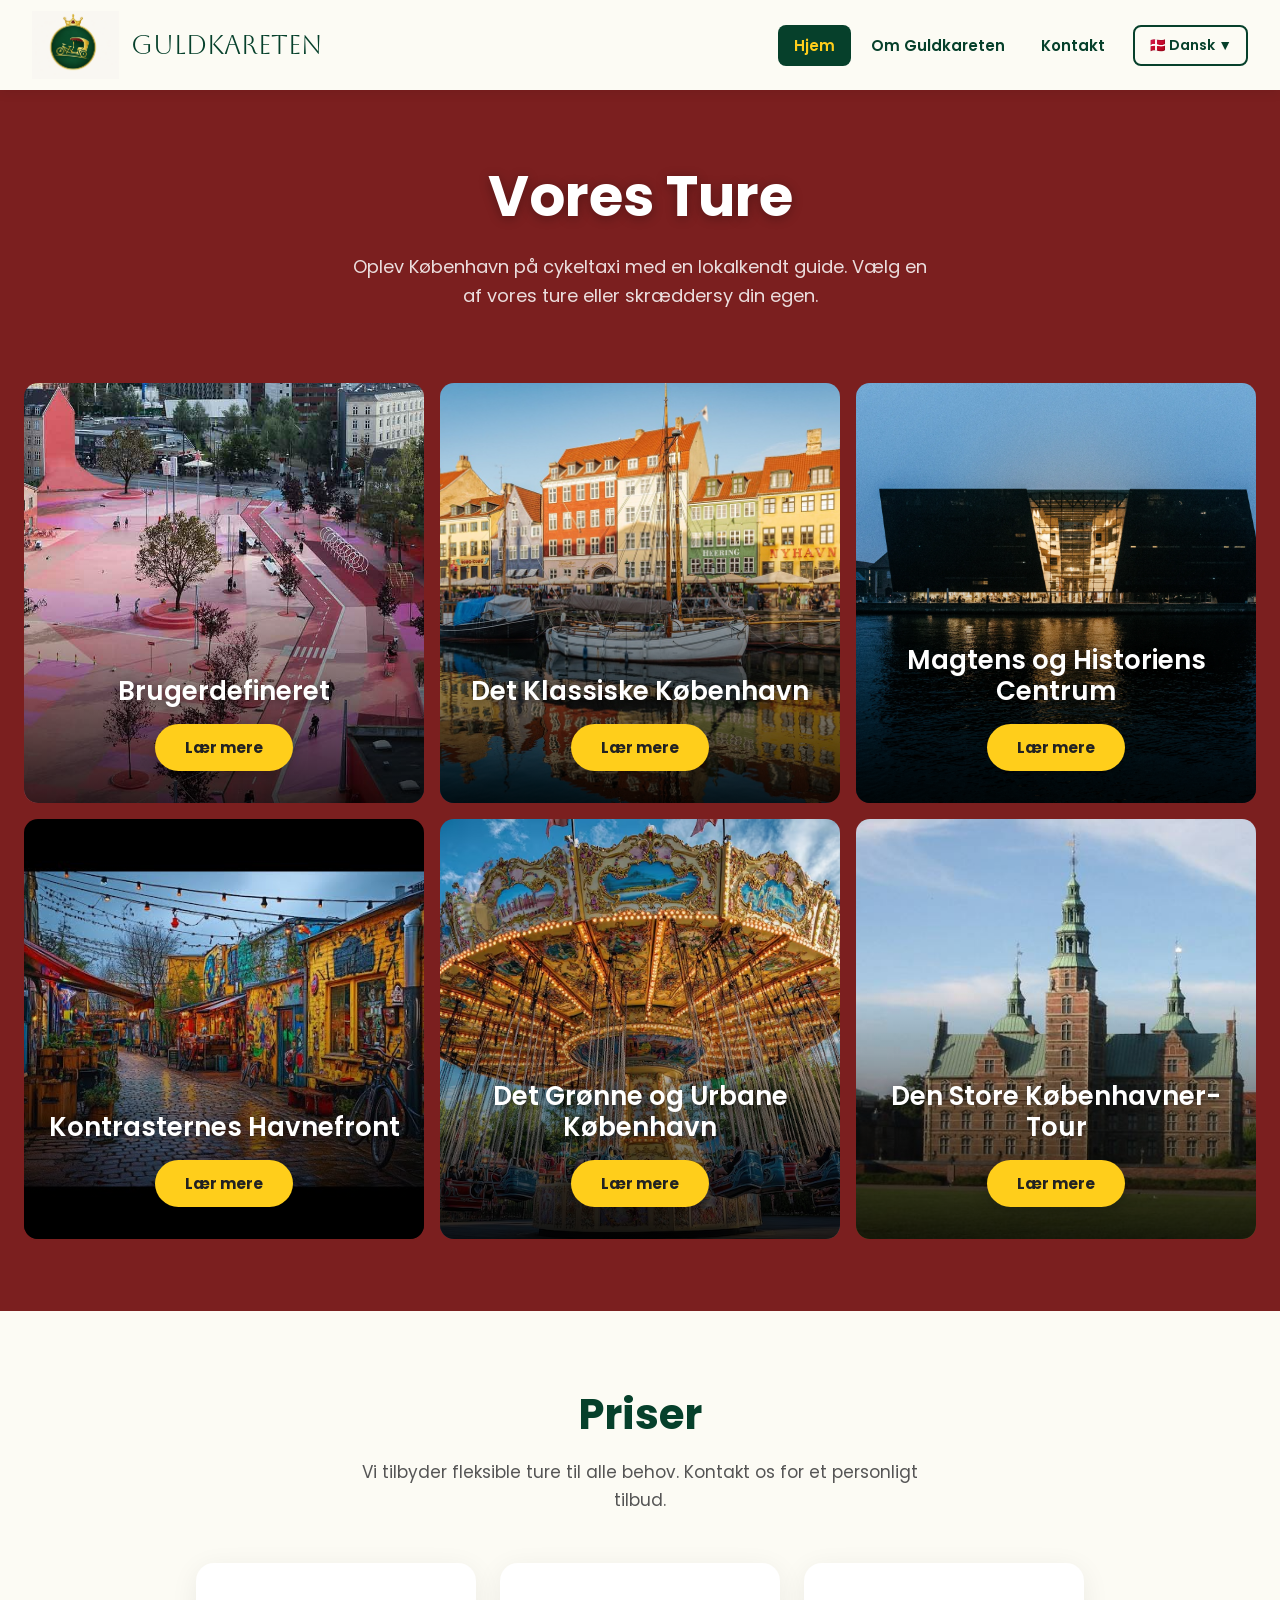
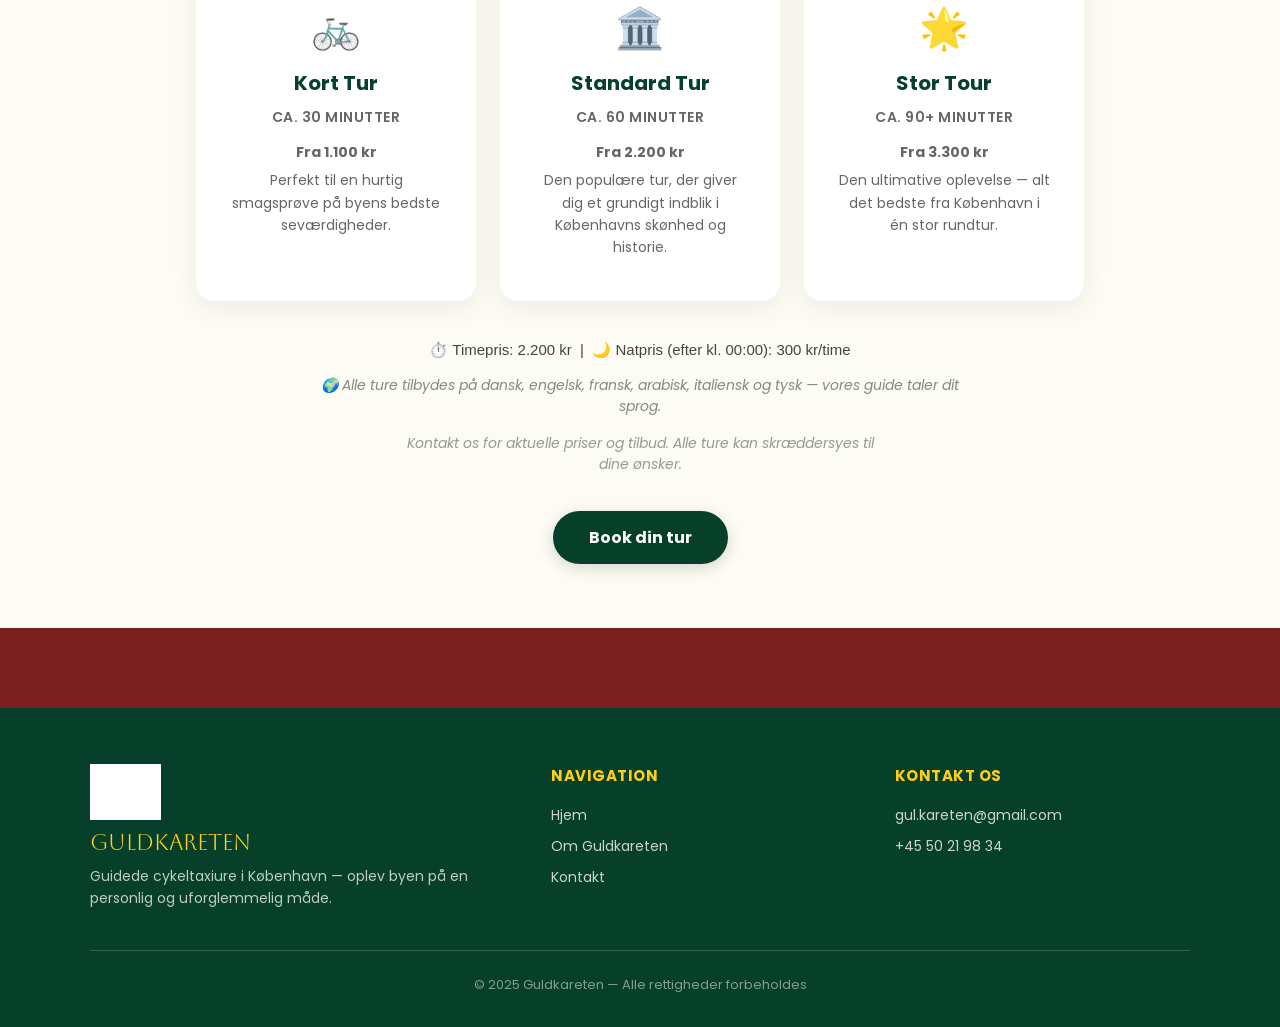
==== commit 42ee89e2: "Add files via upload" ====
--- a/index.html
+++ b/index.html
@@ -1,4 +1,4 @@
-<!DOCTYPE html>
+﻿<!DOCTYPE html>
 <html lang="da" dir="ltr">
 <head>
     <meta charset="UTF-8">
@@ -217,7 +217,7 @@
     <footer>
         <div class="footer-inner">
             <div class="footer-brand">
-                <img src="Guldkaraten-removebg-preview.png" alt="Guldkareten logo">
+                <img src="billeder/ChatGPT Image Jun 9, 2026, 02_54_41 PM.png" alt="Guldkareten logo">
                 <span class="footer-brand-name">Guldkareten</span>
                 <p data-da="Guidede cykeltaxiure i København — oplev byen på en personlig og uforglemmelig måde."
                    data-en="Guided taxi-bike tours in Copenhagen — experience the city in a personal and unforgettable way."
